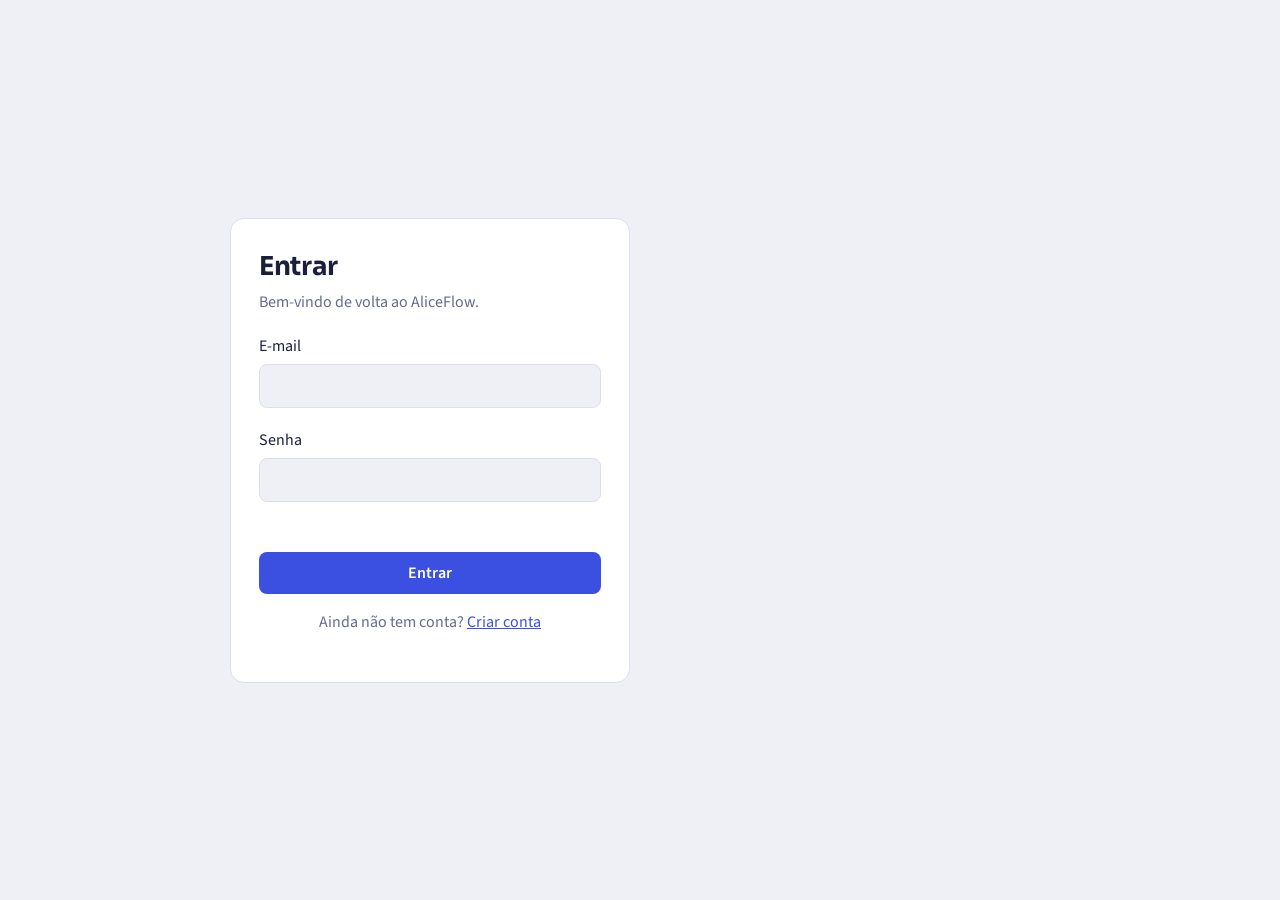
==== pages/anotacoes.html @ 7837cd42 "Versão final." ====
<!DOCTYPE html>
<html lang="pt-BR">
<head>
<meta charset="utf-8">
<meta name="viewport" content="width=device-width, initial-scale=1">
<title>Anotações | AliceFlow</title>
<link rel="stylesheet" href="../css/style.css">
<link rel="stylesheet" href="../css/responsivo.css">
</head>
<body data-page="anotacoes">
<nav id="nav"></nav>
<main>
<h2 id="titulo">Anotações</h2>
<form id="f">
<input type="text" name="t" placeholder="Título" aria-label="Título">
<textarea name="c" rows="3" placeholder="Escreva sua anotação" aria-label="Anotação"></textarea>
<button class="btn">Salvar</button>
</form>
<input type="text" id="busca" placeholder="Buscar anotações" aria-label="Buscar">
<div class="notas" id="lista"></div>
</main>
<script src="../js/storage.js"></script>
<script src="../js/app.js"></script>
<script src="../js/anotacoes.js"></script>
</body>
</html>
---- css/style.css ----
@import url("https://fonts.googleapis.com/css2?family=Sora:wght@500;700&family=Source+Sans+3:wght@400;600&display=swap");
:root{--bg:#eef0f6;--card:#fff;--tx:#1b1f3b;--mu:#666b8a;--ln:#dcdfeb;--ac:#3b4fe0;--on:#fff;--ok:#1f9d6b;--bad:#c93c4b}
@media (prefers-color-scheme:dark){:root:not([data-theme=light]){--bg:#12141f;--card:#1b1e2e;--tx:#e8eaf6;--mu:#9498b8;--ln:#2c3048;--ac:#8b9bff;--on:#12141f;--ok:#4cc790;--bad:#ff7b88}}
:root[data-theme=dark]{--bg:#12141f;--card:#1b1e2e;--tx:#e8eaf6;--mu:#9498b8;--ln:#2c3048;--ac:#8b9bff;--on:#12141f;--ok:#4cc790;--bad:#ff7b88}
*{box-sizing:border-box;margin:0}
body{background:var(--bg);color:var(--tx);font:400 16px/1.5 "Source Sans 3",system-ui,sans-serif;min-height:100vh}
body[data-page]{display:grid;grid-template-columns:220px 1fr}
h1,h2,h3,.logo{font-family:Sora,system-ui,sans-serif;letter-spacing:-.01em}
a{color:var(--ac)}
nav{padding:24px 16px;border-right:1px solid var(--ln);position:sticky;top:0;height:100vh;display:flex;flex-direction:column;gap:4px}
.logo{font-size:22px;font-weight:700;padding:0 10px}
.tag{color:var(--mu);font-size:13px;padding:0 10px 20px}
nav a{padding:9px 12px;border-radius:8px;color:var(--mu);text-decoration:none;font-weight:600}
nav a:hover{color:var(--tx)}
nav a.on{background:var(--ac);color:var(--on)}
.sair{margin-top:auto;text-align:left;padding:9px 12px;color:var(--mu);font-weight:600}
main{padding:32px clamp(16px,4vw,48px);max-width:860px;width:100%}
h2{font-size:26px;margin-bottom:18px}
h3{font-size:15px;margin-bottom:10px}
.hero{display:flex;align-items:center;gap:24px;margin-bottom:24px;color:var(--mu)}
.ring{width:110px;height:110px;flex:none;position:relative}
.ring svg{transform:rotate(-90deg)}
.ring b{position:absolute;inset:0;display:grid;place-items:center;font:700 22px Sora,sans-serif;color:var(--tx)}
.stats{display:grid;grid-template-columns:repeat(3,1fr);gap:12px;margin-bottom:24px}
.stat{background:var(--card);border:1px solid var(--ln);border-radius:14px;padding:14px 16px}
.stat b{display:block;font:700 26px Sora,sans-serif}
.stat span{color:var(--mu);font-size:14px}
.box{background:var(--card);border:1px solid var(--ln);border-radius:10px;padding:16px;margin-bottom:16px}
.cols{display:grid;grid-template-columns:1fr 1fr;gap:16px}
.cols .box{margin:0}
ul{list-style:none;padding:0}
.row{display:flex;align-items:center;gap:10px;padding:9px 0;border-bottom:1px solid var(--ln)}
.row:last-child{border:0}
.row span{flex:1}
.row.done span{text-decoration:line-through;color:var(--mu)}
.row small,small{color:var(--mu)}
.empty{color:var(--mu);padding:6px 0}
input,select,textarea,button{font:inherit;color:inherit}
input[type=text],input[type=email],input[type=password],input[type=date],input[type=number],select,textarea{background:var(--bg);border:1px solid var(--ln);border-radius:8px;padding:9px 12px;min-width:0}
input[type=checkbox]{width:19px;height:19px;accent-color:var(--ac)}
form{display:flex;gap:8px;margin-bottom:16px;flex-wrap:wrap}
form input[type=text],form textarea{flex:1;min-width:140px}
button{cursor:pointer;border:0;background:none}
.btn{background:var(--ac);color:var(--on);border-radius:8px;padding:9px 16px;font-weight:600;text-decoration:none;display:inline-block}
.btn.perigo{background:var(--bad);color:#fff}
.btn.vazado{background:none;color:var(--tx);border:1px solid var(--ln)}
.x{color:var(--mu);font-size:20px;line-height:1;padding:2px 6px;border-radius:6px}
.x:hover{color:var(--bad)}
:focus-visible{outline:2px solid var(--ac);outline-offset:2px}
.chips{display:flex;gap:8px;margin-bottom:14px;flex-wrap:wrap}
.chip{border:1px solid var(--ln);border-radius:99px;padding:5px 14px;color:var(--mu)}
.chip.on{background:var(--tx);color:var(--bg);border-color:var(--tx)}
.mes{display:flex;align-items:center;justify-content:space-between;margin-bottom:10px}
.mes h3{margin:0;text-transform:capitalize}
.grid{display:grid;grid-template-columns:repeat(7,1fr);gap:4px;margin-bottom:18px}
.grid em{font-style:normal;color:var(--mu);font-size:13px;text-align:center}
.day{aspect-ratio:1;border-radius:8px;background:var(--card);border:1px solid var(--ln);position:relative;font-weight:600}
.day.now{border-color:var(--ac)}
.day.sel{background:var(--ac);color:var(--on)}
.day b{position:absolute;bottom:5px;left:50%;width:5px;height:5px;margin-left:-2.5px;border-radius:50%;background:var(--ok)}
.dots{display:flex;gap:5px}
.dot{width:28px;height:28px;border-radius:6px;border:1px solid var(--ln);font-size:12px;color:var(--mu)}
.dot.on{background:var(--ok);border-color:var(--ok);color:#fff}
.bar{height:8px;border-radius:99px;background:var(--bg);overflow:hidden;margin:8px 0}
.bar i{display:block;height:100%;background:var(--ac)}
.meta{display:flex;align-items:center;gap:8px;margin-bottom:6px}
.meta h3{flex:1;margin:0}
.notas{display:grid;grid-template-columns:repeat(auto-fill,minmax(230px,1fr));gap:12px}
.nota{background:var(--card);border:1px solid var(--ln);border-radius:10px;padding:14px}
.nota p{margin-bottom:8px;overflow-wrap:anywhere}
#busca{width:100%;margin-bottom:16px}
.campo{display:grid;gap:6px;margin-bottom:12px}
@media (prefers-reduced-motion:no-preference){.bar i{transition:width .3s}}
---- css/responsivo.css ----
@media (max-width:760px){
body[data-page]{grid-template-columns:1fr;padding-bottom:64px}
nav{position:fixed;inset:auto 0 0 0;height:auto;flex-direction:row;padding:6px;border:0;border-top:1px solid var(--ln);background:var(--card);z-index:5;justify-content:space-around;overflow-x:auto}
.logo,.tag,.sair{display:none}
nav a{padding:8px 6px;font-size:12px;text-align:center}
.cols,.stats{grid-template-columns:1fr}
.hero{flex-direction:column;align-items:flex-start}
}
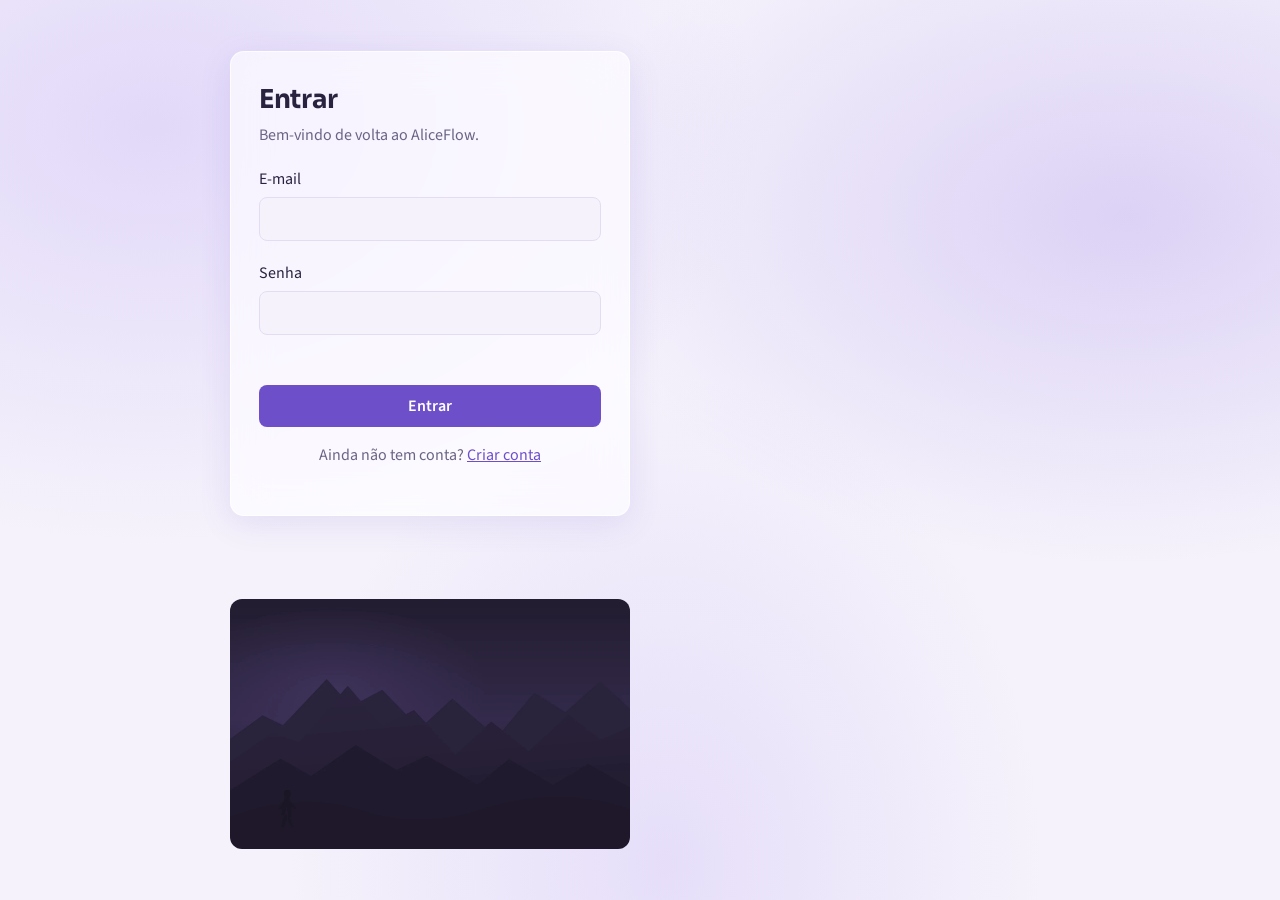
==== commit 8209c555: "ajeitando as cores" ====
--- a/pages/anotacoes.html
+++ b/pages/anotacoes.html
@@ -3,14 +3,17 @@
 <head>
 <meta charset="utf-8">
 <meta name="viewport" content="width=device-width, initial-scale=1">
+<meta name="theme-color" content="#6d4fc9">
 <title>Anotações | AliceFlow</title>
+<meta name="description" content="Guarde e pesquise suas anotações pessoais na sua conta AliceFlow.">
+<meta name="robots" content="noindex, nofollow">
 <link rel="stylesheet" href="../css/style.css">
 <link rel="stylesheet" href="../css/responsivo.css">
 </head>
 <body data-page="anotacoes">
 <nav id="nav"></nav>
 <main>
-<h2 id="titulo">Anotações</h2>
+<h1 id="titulo">Anotações</h1>
 <form id="f">
 <input type="text" name="t" placeholder="Título" aria-label="Título">
 <textarea name="c" rows="3" placeholder="Escreva sua anotação" aria-label="Anotação"></textarea>
--- a/css/style.css
+++ b/css/style.css
@@ -1,9 +1,10 @@
 @import url("https://fonts.googleapis.com/css2?family=Sora:wght@500;700&family=Source+Sans+3:wght@400;600&display=swap");
-:root{--bg:#eef0f6;--card:#fff;--tx:#1b1f3b;--mu:#666b8a;--ln:#dcdfeb;--ac:#3b4fe0;--on:#fff;--ok:#1f9d6b;--bad:#c93c4b}
-@media (prefers-color-scheme:dark){:root:not([data-theme=light]){--bg:#12141f;--card:#1b1e2e;--tx:#e8eaf6;--mu:#9498b8;--ln:#2c3048;--ac:#8b9bff;--on:#12141f;--ok:#4cc790;--bad:#ff7b88}}
-:root[data-theme=dark]{--bg:#12141f;--card:#1b1e2e;--tx:#e8eaf6;--mu:#9498b8;--ln:#2c3048;--ac:#8b9bff;--on:#12141f;--ok:#4cc790;--bad:#ff7b88}
+:root{--bg:#f5f2fb;--card:#ffffff;--tx:#2a2340;--mu:#6b6485;--ln:#e3dcf3;--ac:#6d4fc9;--on:#ffffff;--ok:#1f9d6b;--bad:#c93c4b;--vidro:rgba(255,255,255,.65);--vidro-borda:rgba(255,255,255,.7);--vidro-sombra:0 8px 32px rgba(109,79,201,.12)}
+@media (prefers-color-scheme:dark){:root:not([data-theme=light]){--bg:#17131f;--card:#211b2e;--tx:#ece8f7;--mu:#a79fc2;--ln:#352c4a;--ac:#b9a3f5;--on:#17131f;--ok:#4cc790;--bad:#ff7b88;--vidro:rgba(33,27,46,.60);--vidro-borda:rgba(185,163,245,.18);--vidro-sombra:0 8px 32px rgba(0,0,0,.35)}:root:not([data-theme=light]) body{background-image:radial-gradient(ellipse at 12% 14%,rgba(185,163,245,.24),transparent 38%),radial-gradient(ellipse at 88% 24%,rgba(155,127,232,.22),transparent 36%),radial-gradient(ellipse at 52% 96%,rgba(185,163,245,.20),transparent 40%)}}
+:root[data-theme=dark]{--bg:#17131f;--card:#211b2e;--tx:#ece8f7;--mu:#a79fc2;--ln:#352c4a;--ac:#b9a3f5;--on:#17131f;--ok:#4cc790;--bad:#ff7b88;--vidro:rgba(33,27,46,.60);--vidro-borda:rgba(185,163,245,.18);--vidro-sombra:0 8px 32px rgba(0,0,0,.35)}
+:root[data-theme=dark] body{background-image:radial-gradient(ellipse at 12% 14%,rgba(185,163,245,.24),transparent 38%),radial-gradient(ellipse at 88% 24%,rgba(155,127,232,.22),transparent 36%),radial-gradient(ellipse at 52% 96%,rgba(185,163,245,.20),transparent 40%)}
 *{box-sizing:border-box;margin:0}
-body{background:var(--bg);color:var(--tx);font:400 16px/1.5 "Source Sans 3",system-ui,sans-serif;min-height:100vh}
+body{background-color:var(--bg);background-image:radial-gradient(ellipse at 12% 14%,rgba(185,163,245,.32),transparent 38%),radial-gradient(ellipse at 88% 24%,rgba(155,127,232,.28),transparent 36%),radial-gradient(ellipse at 52% 96%,rgba(185,163,245,.25),transparent 40%);background-repeat:no-repeat;background-attachment:fixed;color:var(--tx);font:400 16px/1.5 "Source Sans 3",system-ui,sans-serif;min-height:100vh}
 body[data-page]{display:grid;grid-template-columns:220px 1fr}
 h1,h2,h3,.logo{font-family:Sora,system-ui,sans-serif;letter-spacing:-.01em}
 a{color:var(--ac)}
@@ -15,7 +16,7 @@
 nav a.on{background:var(--ac);color:var(--on)}
 .sair{margin-top:auto;text-align:left;padding:9px 12px;color:var(--mu);font-weight:600}
 main{padding:32px clamp(16px,4vw,48px);max-width:860px;width:100%}
-h2{font-size:26px;margin-bottom:18px}
+h1,h2{font-size:26px;margin-bottom:18px}
 h3{font-size:15px;margin-bottom:10px}
 .hero{display:flex;align-items:center;gap:24px;margin-bottom:24px;color:var(--mu)}
 .ring{width:110px;height:110px;flex:none;position:relative}
@@ -37,12 +38,13 @@
 .empty{color:var(--mu);padding:6px 0}
 input,select,textarea,button{font:inherit;color:inherit}
 input[type=text],input[type=email],input[type=password],input[type=date],input[type=number],select,textarea{background:var(--bg);border:1px solid var(--ln);border-radius:8px;padding:9px 12px;min-width:0}
+input::placeholder,textarea::placeholder{color:var(--mu)}
 input[type=checkbox]{width:19px;height:19px;accent-color:var(--ac)}
 form{display:flex;gap:8px;margin-bottom:16px;flex-wrap:wrap}
 form input[type=text],form textarea{flex:1;min-width:140px}
 button{cursor:pointer;border:0;background:none}
 .btn{background:var(--ac);color:var(--on);border-radius:8px;padding:9px 16px;font-weight:600;text-decoration:none;display:inline-block}
-.btn.perigo{background:var(--bad);color:#fff}
+.btn.perigo{background:var(--bad);color:var(--on)}
 .btn.vazado{background:none;color:var(--tx);border:1px solid var(--ln)}
 .x{color:var(--mu);font-size:20px;line-height:1;padding:2px 6px;border-radius:6px}
 .x:hover{color:var(--bad)}
@@ -60,9 +62,9 @@
 .day b{position:absolute;bottom:5px;left:50%;width:5px;height:5px;margin-left:-2.5px;border-radius:50%;background:var(--ok)}
 .dots{display:flex;gap:5px}
 .dot{width:28px;height:28px;border-radius:6px;border:1px solid var(--ln);font-size:12px;color:var(--mu)}
-.dot.on{background:var(--ok);border-color:var(--ok);color:#fff}
+.dot.on{background:var(--card);border-color:var(--ok);color:var(--tx)}
 .bar{height:8px;border-radius:99px;background:var(--bg);overflow:hidden;margin:8px 0}
-.bar i{display:block;height:100%;background:var(--ac)}
+.bar i{display:block;height:100%;background:linear-gradient(90deg,#6d4fc9,#9b7fe8)}
 .meta{display:flex;align-items:center;gap:8px;margin-bottom:6px}
 .meta h3{flex:1;margin:0}
 .notas{display:grid;grid-template-columns:repeat(auto-fill,minmax(230px,1fr));gap:12px}
@@ -70,4 +72,11 @@
 .nota p{margin-bottom:8px;overflow-wrap:anywhere}
 #busca{width:100%;margin-bottom:16px}
 .campo{display:grid;gap:6px;margin-bottom:12px}
-@media (prefers-reduced-motion:no-preference){.bar i{transition:width .3s}}+.vidro{background:var(--vidro);backdrop-filter:blur(14px) saturate(140%);-webkit-backdrop-filter:blur(14px) saturate(140%);border:1px solid var(--vidro-borda);box-shadow:var(--vidro-sombra)}
+.stat,.box,.nota,body[data-page] nav{background:var(--vidro);backdrop-filter:blur(10px) saturate(140%);-webkit-backdrop-filter:blur(10px) saturate(140%);border-color:var(--vidro-borda);box-shadow:var(--vidro-sombra)}
+body[data-page] nav{backdrop-filter:blur(18px) saturate(140%);-webkit-backdrop-filter:blur(18px) saturate(140%)}
+.box .box{background:var(--vidro);backdrop-filter:none;-webkit-backdrop-filter:none;box-shadow:none}
+@media (prefers-reduced-motion:no-preference){.bar i{transition:width .3s}}
+@supports not ((backdrop-filter:blur(1px)) or (-webkit-backdrop-filter:blur(1px))){.vidro,.stat,.box,.nota,body[data-page] nav,.box .box{background:var(--card);backdrop-filter:none;-webkit-backdrop-filter:none}}
+@media (prefers-reduced-transparency:reduce){.vidro,.stat,.box,.nota,body[data-page] nav,.box .box{background:var(--card);backdrop-filter:none;-webkit-backdrop-filter:none}}
+@media (prefers-contrast:more){.vidro,.stat,.box,.nota,body[data-page] nav,.box .box{background:var(--card);backdrop-filter:none;-webkit-backdrop-filter:none;border-color:var(--tx)}}
--- a/css/responsivo.css
+++ b/css/responsivo.css
@@ -1,6 +1,6 @@
 @media (max-width:760px){
 body[data-page]{grid-template-columns:1fr;padding-bottom:64px}
-nav{position:fixed;inset:auto 0 0 0;height:auto;flex-direction:row;padding:6px;border:0;border-top:1px solid var(--ln);background:var(--card);z-index:5;justify-content:space-around;overflow-x:auto}
+nav{position:fixed;inset:auto 0 0 0;height:auto;flex-direction:row;padding:6px;border:0;border-top:1px solid var(--ln);background:var(--vidro);z-index:5;justify-content:space-around;overflow-x:auto}
 .logo,.tag,.sair{display:none}
 nav a{padding:8px 6px;font-size:12px;text-align:center}
 .cols,.stats{grid-template-columns:1fr}
